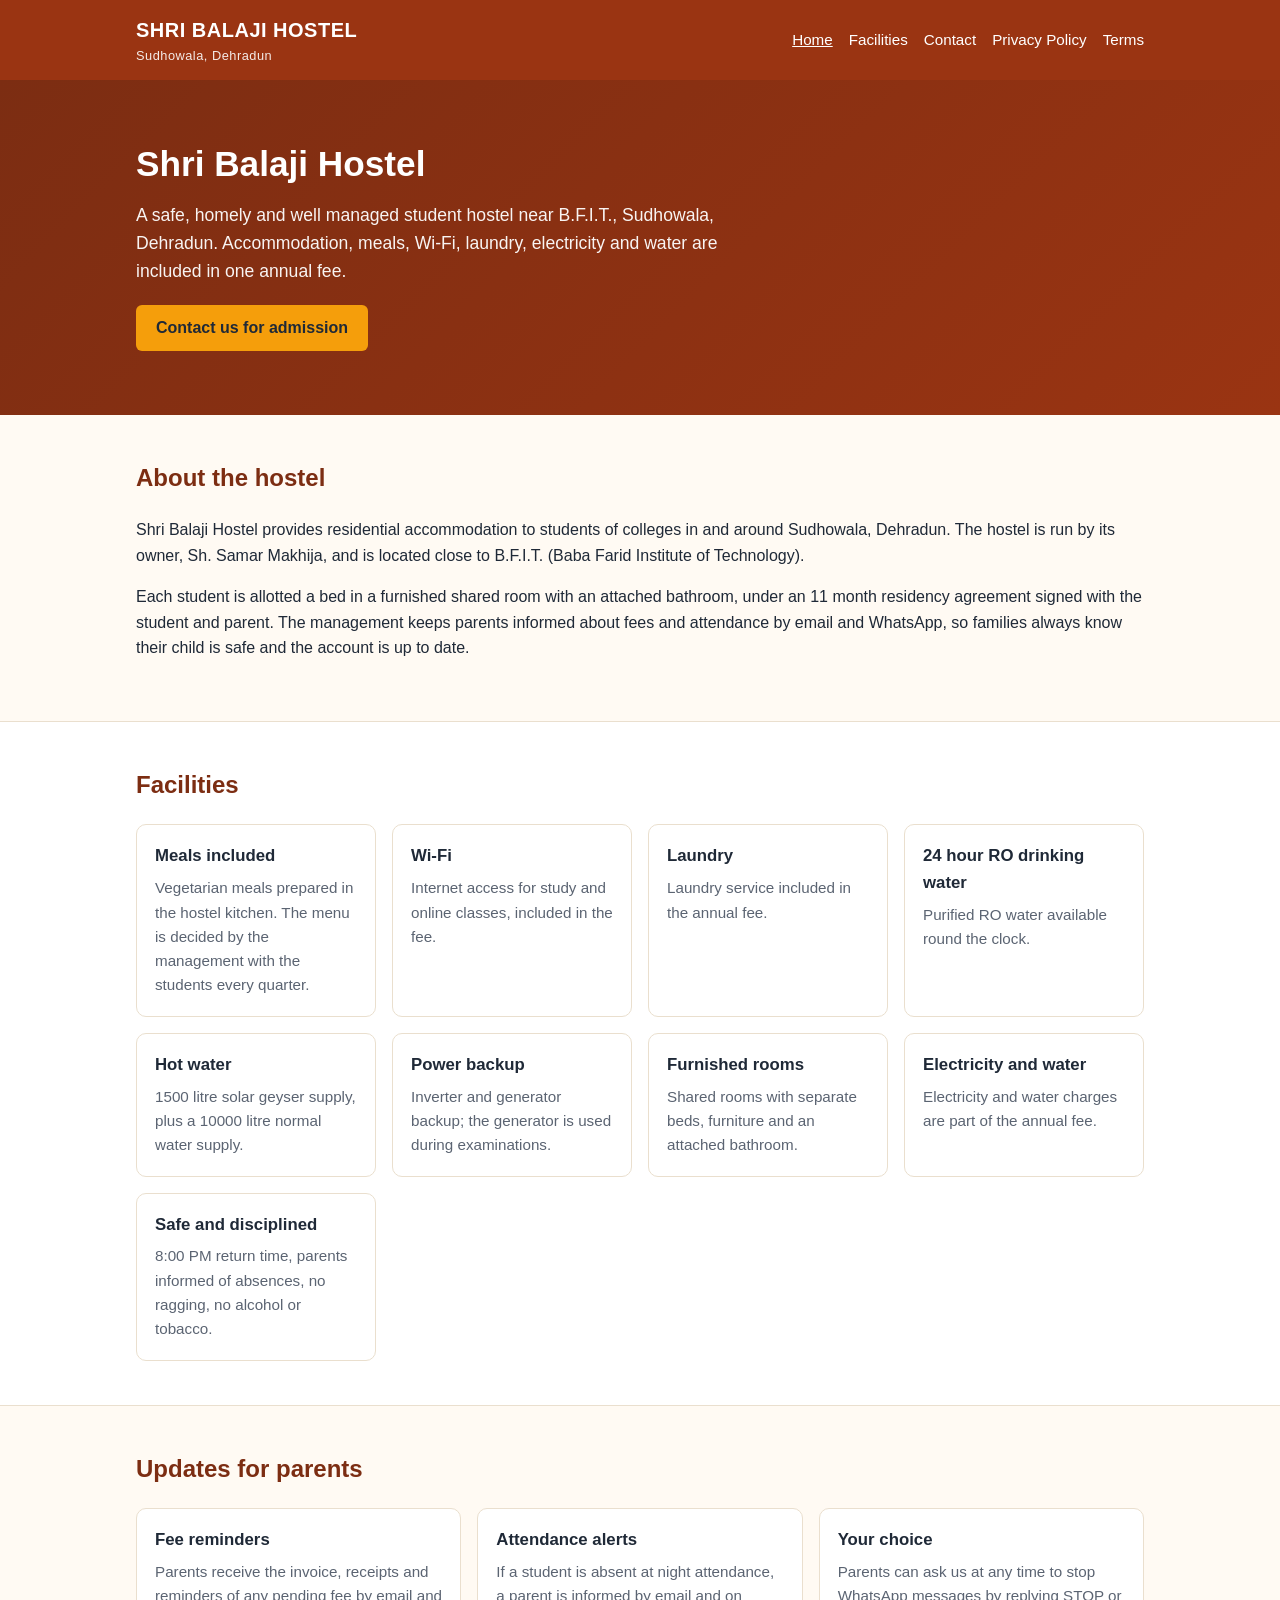
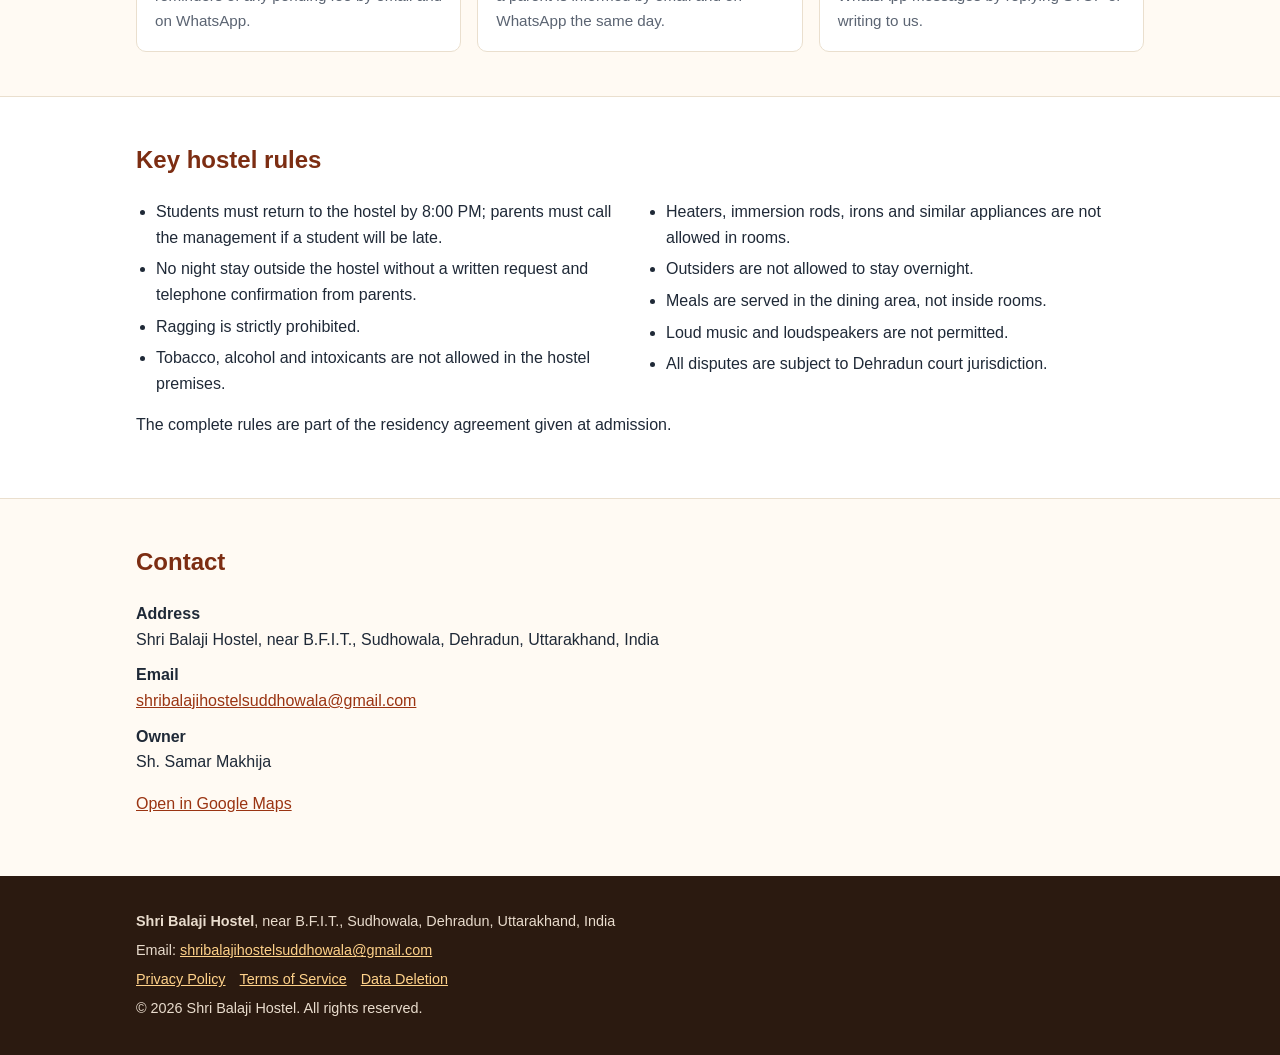
==== website/index.html @ d0e849eb "Static website for Shri Balaji Hostel (for Meta WhatsApp registration) Home page (about, facilities," ====
<!doctype html>
<html lang="en">
<head>
<meta charset="utf-8">
<meta name="viewport" content="width=device-width, initial-scale=1">
<title>Shri Balaji Hostel, Sudhowala, Dehradun</title>
<meta name="description" content="Shri Balaji Hostel is a student hostel near B.F.I.T., Sudhowala, Dehradun, with meals, Wi-Fi, laundry and 24 hour RO water.">
<link rel="stylesheet" href="style.css">
</head>
<body>
<header><div class="wrap">
<a class="logo" href="index.html">SHRI BALAJI HOSTEL<span>Sudhowala, Dehradun</span></a>
<nav><a href="index.html" class="active">Home</a><a href="index.html#facilities">Facilities</a><a href="index.html#contact">Contact</a><a href="privacy-policy.html">Privacy Policy</a><a href="terms.html">Terms</a></nav>
</div></header>

<div class="hero"><div class="wrap">
<h1>Shri Balaji Hostel</h1>
<p>A safe, homely and well managed student hostel near B.F.I.T., Sudhowala, Dehradun. Accommodation, meals, Wi-Fi, laundry, electricity and water are included in one annual fee.</p>
<a class="btn" href="#contact">Contact us for admission</a>
</div></div>
<section id="about"><div class="wrap">
<h2>About the hostel</h2>
<p>Shri Balaji Hostel provides residential accommodation to students of colleges in and around Sudhowala, Dehradun. The hostel is run by its owner, Sh. Samar Makhija, and is located close to B.F.I.T. (Baba Farid Institute of Technology).</p>
<p>Each student is allotted a bed in a furnished shared room with an attached bathroom, under an 11 month residency agreement signed with the student and parent. The management keeps parents informed about fees and attendance by email and WhatsApp, so families always know their child is safe and the account is up to date.</p>
</div></section>
<section id="facilities" class="alt"><div class="wrap">
<h2>Facilities</h2>
<div class="grid"><div class="card"><h3>Meals included</h3><p>Vegetarian meals prepared in the hostel kitchen. The menu is decided by the management with the students every quarter.</p></div><div class="card"><h3>Wi-Fi</h3><p>Internet access for study and online classes, included in the fee.</p></div><div class="card"><h3>Laundry</h3><p>Laundry service included in the annual fee.</p></div><div class="card"><h3>24 hour RO drinking water</h3><p>Purified RO water available round the clock.</p></div><div class="card"><h3>Hot water</h3><p>1500 litre solar geyser supply, plus a 10000 litre normal water supply.</p></div><div class="card"><h3>Power backup</h3><p>Inverter and generator backup; the generator is used during examinations.</p></div><div class="card"><h3>Furnished rooms</h3><p>Shared rooms with separate beds, furniture and an attached bathroom.</p></div><div class="card"><h3>Electricity and water</h3><p>Electricity and water charges are part of the annual fee.</p></div><div class="card"><h3>Safe and disciplined</h3><p>8:00 PM return time, parents informed of absences, no ragging, no alcohol or tobacco.</p></div></div>
</div></section>
<section id="parents"><div class="wrap">
<h2>Updates for parents</h2>
<div class="grid">
<div class="card"><h3>Fee reminders</h3><p>Parents receive the invoice, receipts and reminders of any pending fee by email and on WhatsApp.</p></div>
<div class="card"><h3>Attendance alerts</h3><p>If a student is absent at night attendance, a parent is informed by email and on WhatsApp the same day.</p></div>
<div class="card"><h3>Your choice</h3><p>Parents can ask us at any time to stop WhatsApp messages by replying STOP or writing to us.</p></div>
</div>
</div></section>
<section id="rules" class="alt"><div class="wrap">
<h2>Key hostel rules</h2>
<ul class="rules"><li>Students must return to the hostel by 8:00 PM; parents must call the management if a student will be late.</li><li>No night stay outside the hostel without a written request and telephone confirmation from parents.</li><li>Ragging is strictly prohibited.</li><li>Tobacco, alcohol and intoxicants are not allowed in the hostel premises.</li><li>Heaters, immersion rods, irons and similar appliances are not allowed in rooms.</li><li>Outsiders are not allowed to stay overnight.</li><li>Meals are served in the dining area, not inside rooms.</li><li>Loud music and loudspeakers are not permitted.</li><li>All disputes are subject to Dehradun court jurisdiction.</li></ul>
<p>The complete rules are part of the residency agreement given at admission.</p>
</div></section>
<section id="contact"><div class="wrap">
<h2>Contact</h2>
<dl class="contact">
<dt>Address</dt><dd>Shri Balaji Hostel, near B.F.I.T., Sudhowala, Dehradun, Uttarakhand, India</dd>
<dt>Email</dt><dd><a href="mailto:shribalajihostelsuddhowala@gmail.com">shribalajihostelsuddhowala@gmail.com</a></dd>
<dt>Owner</dt><dd>Sh. Samar Makhija</dd>
</dl>
<p><a href="https://www.google.com/maps/search/?api=1&amp;query=Shri+Balaji+Hostel+Sudhowala+Dehradun" target="_blank" rel="noopener">Open in Google Maps</a></p>
</div></section>

<footer><div class="wrap">
<p><strong>Shri Balaji Hostel</strong>, near B.F.I.T., Sudhowala, Dehradun, Uttarakhand, India</p>
<p>Email: <a href="mailto:shribalajihostelsuddhowala@gmail.com">shribalajihostelsuddhowala@gmail.com</a></p>
<p><a href="privacy-policy.html">Privacy Policy</a><a href="terms.html">Terms of Service</a><a href="data-deletion.html">Data Deletion</a></p>
<p>&copy; 2026 Shri Balaji Hostel. All rights reserved.</p>
</div></footer>
</body>
</html>
---- website/style.css ----
:root{--ink:#1f2937;--muted:#5b6472;--brand:#9a3412;--brand-dark:#7c2d12;--accent:#f59e0b;--bg:#fffaf3;--card:#ffffff;--line:#eadfce}
*{box-sizing:border-box}
body{margin:0;font-family:"Segoe UI",Roboto,Arial,sans-serif;color:var(--ink);background:var(--bg);line-height:1.6}
a{color:var(--brand)}
.wrap{max-width:1040px;margin:0 auto;padding:0 16px}
header{background:var(--brand);color:#fff}
header .wrap{display:flex;flex-wrap:wrap;align-items:center;justify-content:space-between;gap:8px;padding-top:14px;padding-bottom:14px}
.logo{font-weight:700;font-size:1.25rem;color:#fff;text-decoration:none;letter-spacing:.5px}
.logo span{display:block;font-size:.8rem;font-weight:400;opacity:.9}
nav a{color:#fff;text-decoration:none;margin-left:16px;font-size:.95rem}
nav a:hover,nav a.active{text-decoration:underline}
.hero{background:linear-gradient(135deg,var(--brand-dark),var(--brand));color:#fff;padding:56px 0 64px}
.hero h1{font-size:2.2rem;margin:0 0 8px}
.hero p{font-size:1.1rem;max-width:640px;margin:0 0 20px;opacity:.95}
.btn{display:inline-block;background:var(--accent);color:#1f2937;font-weight:600;padding:10px 20px;border-radius:6px;text-decoration:none}
section{padding:44px 0}
h2{color:var(--brand-dark);margin-top:0}
.grid{display:grid;grid-template-columns:repeat(auto-fit,minmax(220px,1fr));gap:16px}
.card{background:var(--card);border:1px solid var(--line);border-radius:10px;padding:18px}
.card h3{margin:0 0 6px;font-size:1.05rem}
.card p{margin:0;color:var(--muted);font-size:.95rem}
.alt{background:#fff;border-top:1px solid var(--line);border-bottom:1px solid var(--line)}
ul.rules{columns:2;column-gap:32px;padding-left:20px}
ul.rules li{break-inside:avoid;margin-bottom:6px}
.contact dt{font-weight:600;margin-top:10px}
.contact dd{margin:0}
.doc{background:#fff;border:1px solid var(--line);border-radius:10px;padding:28px;margin:32px auto}
.doc h1{color:var(--brand-dark);margin-top:0}
.doc h2{font-size:1.2rem;margin-top:28px}
.updated{color:var(--muted);font-size:.9rem}
footer{background:#2b1a10;color:#e9dccd;padding:28px 0;font-size:.9rem}
footer a{color:#ffd28a;margin-right:14px}
footer p{margin:6px 0}
@media (max-width:640px){.hero h1{font-size:1.7rem}ul.rules{columns:1}nav a{margin:0 14px 0 0}.doc{padding:18px}}
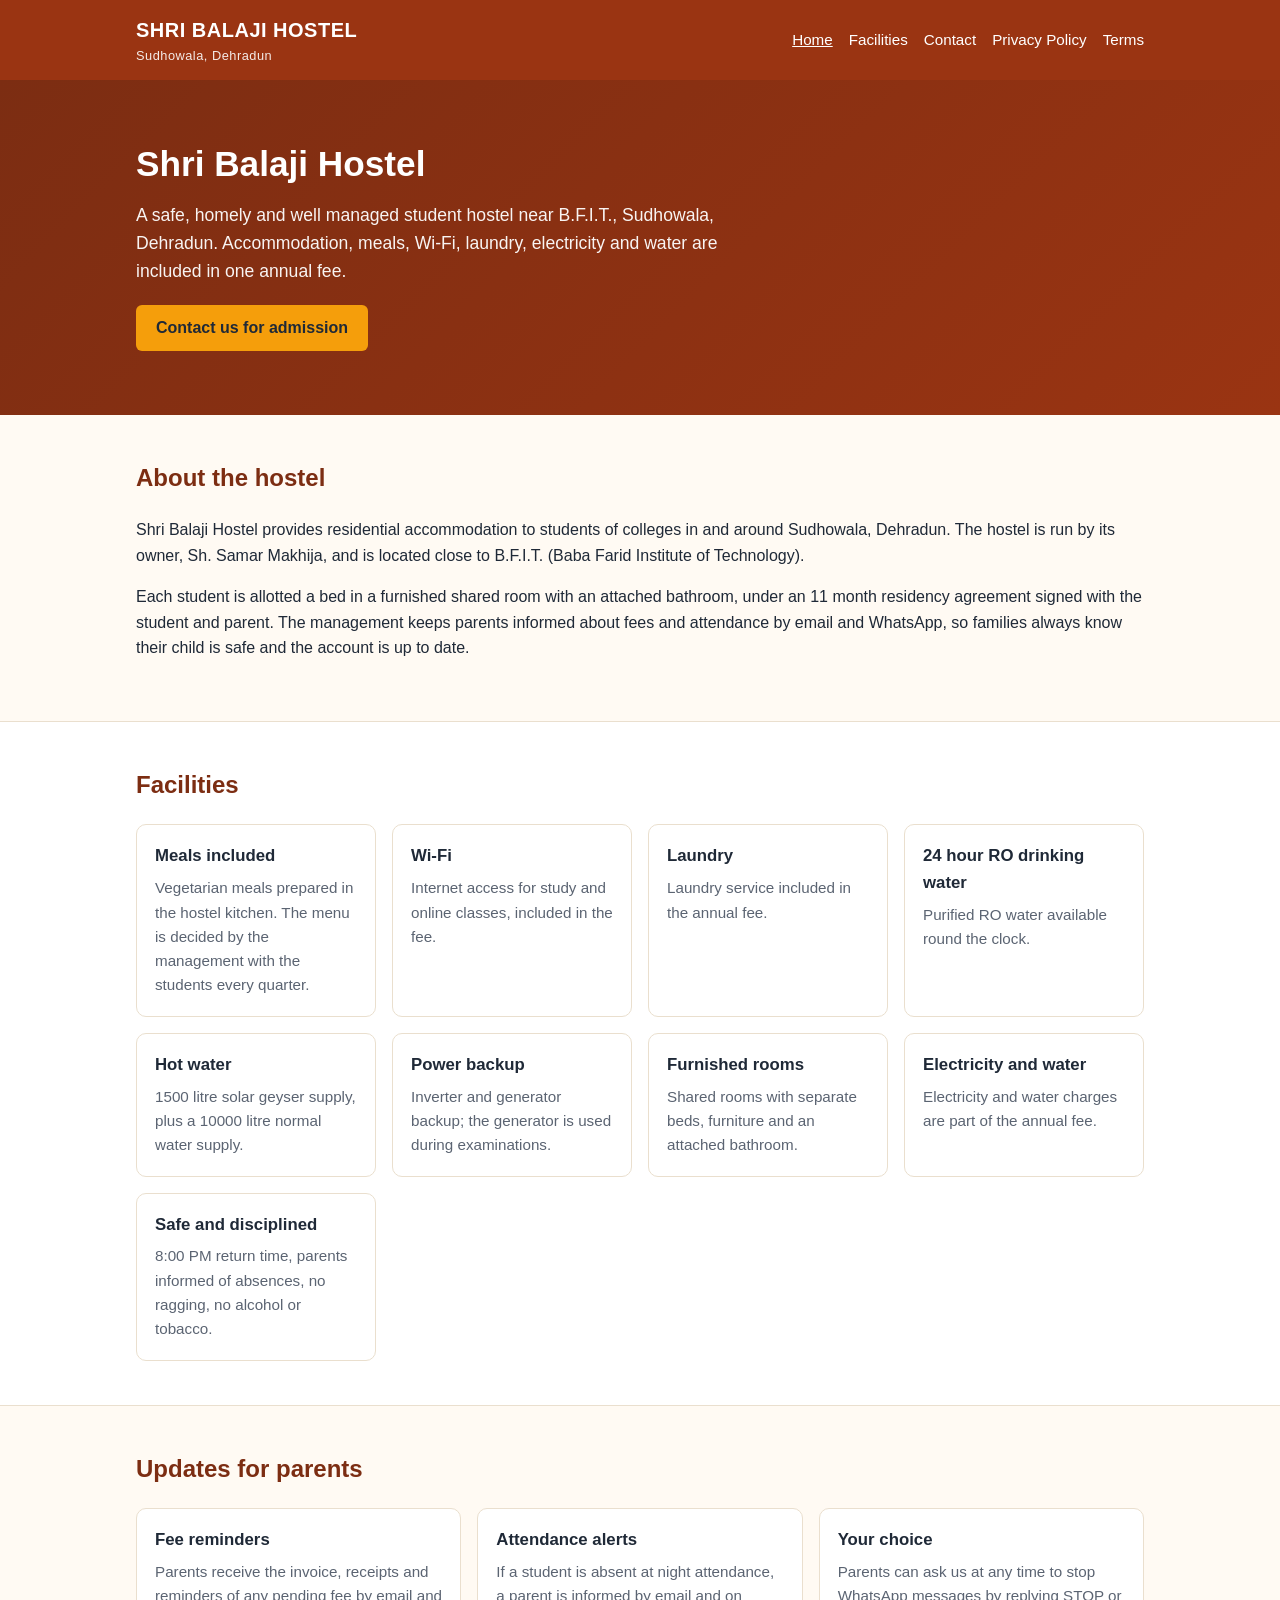
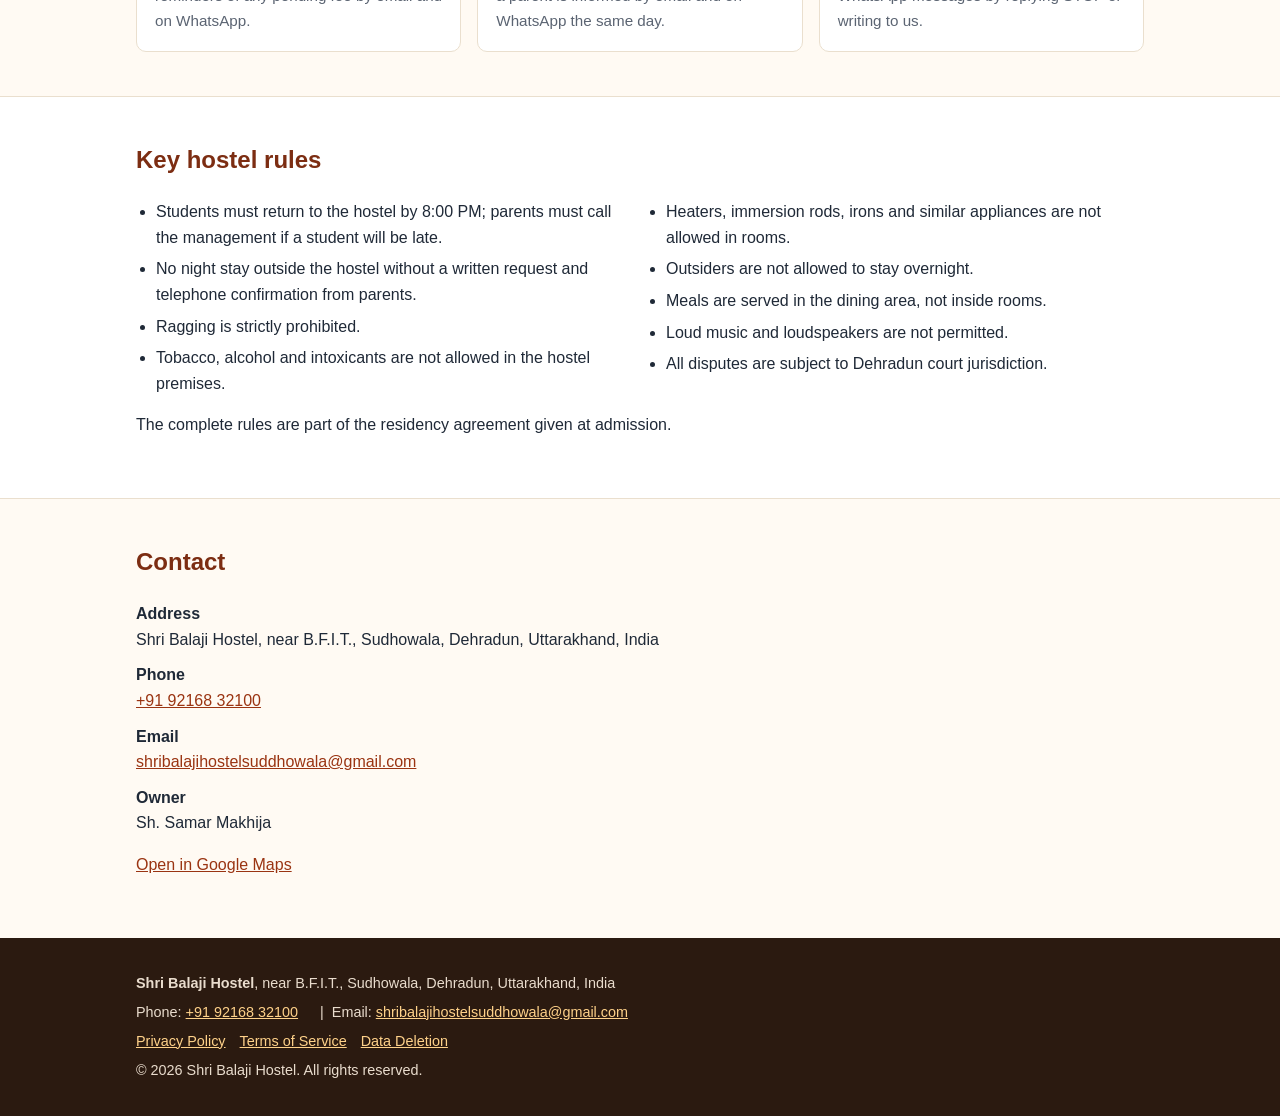
==== commit 1f6c2dc3: "Website: add the hostel phone number to all pages Co-Authored-By: Claude Opus 5.5 <noreply@anthropic" ====
--- a/website/index.html
+++ b/website/index.html
@@ -44,6 +44,7 @@
 <h2>Contact</h2>
 <dl class="contact">
 <dt>Address</dt><dd>Shri Balaji Hostel, near B.F.I.T., Sudhowala, Dehradun, Uttarakhand, India</dd>
+<dt>Phone</dt><dd><a href="tel:+919216832100">+91 92168 32100</a></dd>
 <dt>Email</dt><dd><a href="mailto:shribalajihostelsuddhowala@gmail.com">shribalajihostelsuddhowala@gmail.com</a></dd>
 <dt>Owner</dt><dd>Sh. Samar Makhija</dd>
 </dl>
@@ -52,7 +53,7 @@
 
 <footer><div class="wrap">
 <p><strong>Shri Balaji Hostel</strong>, near B.F.I.T., Sudhowala, Dehradun, Uttarakhand, India</p>
-<p>Email: <a href="mailto:shribalajihostelsuddhowala@gmail.com">shribalajihostelsuddhowala@gmail.com</a></p>
+<p>Phone: <a href="tel:+919216832100">+91 92168 32100</a> &nbsp;|&nbsp; Email: <a href="mailto:shribalajihostelsuddhowala@gmail.com">shribalajihostelsuddhowala@gmail.com</a></p>
 <p><a href="privacy-policy.html">Privacy Policy</a><a href="terms.html">Terms of Service</a><a href="data-deletion.html">Data Deletion</a></p>
 <p>&copy; 2026 Shri Balaji Hostel. All rights reserved.</p>
 </div></footer>
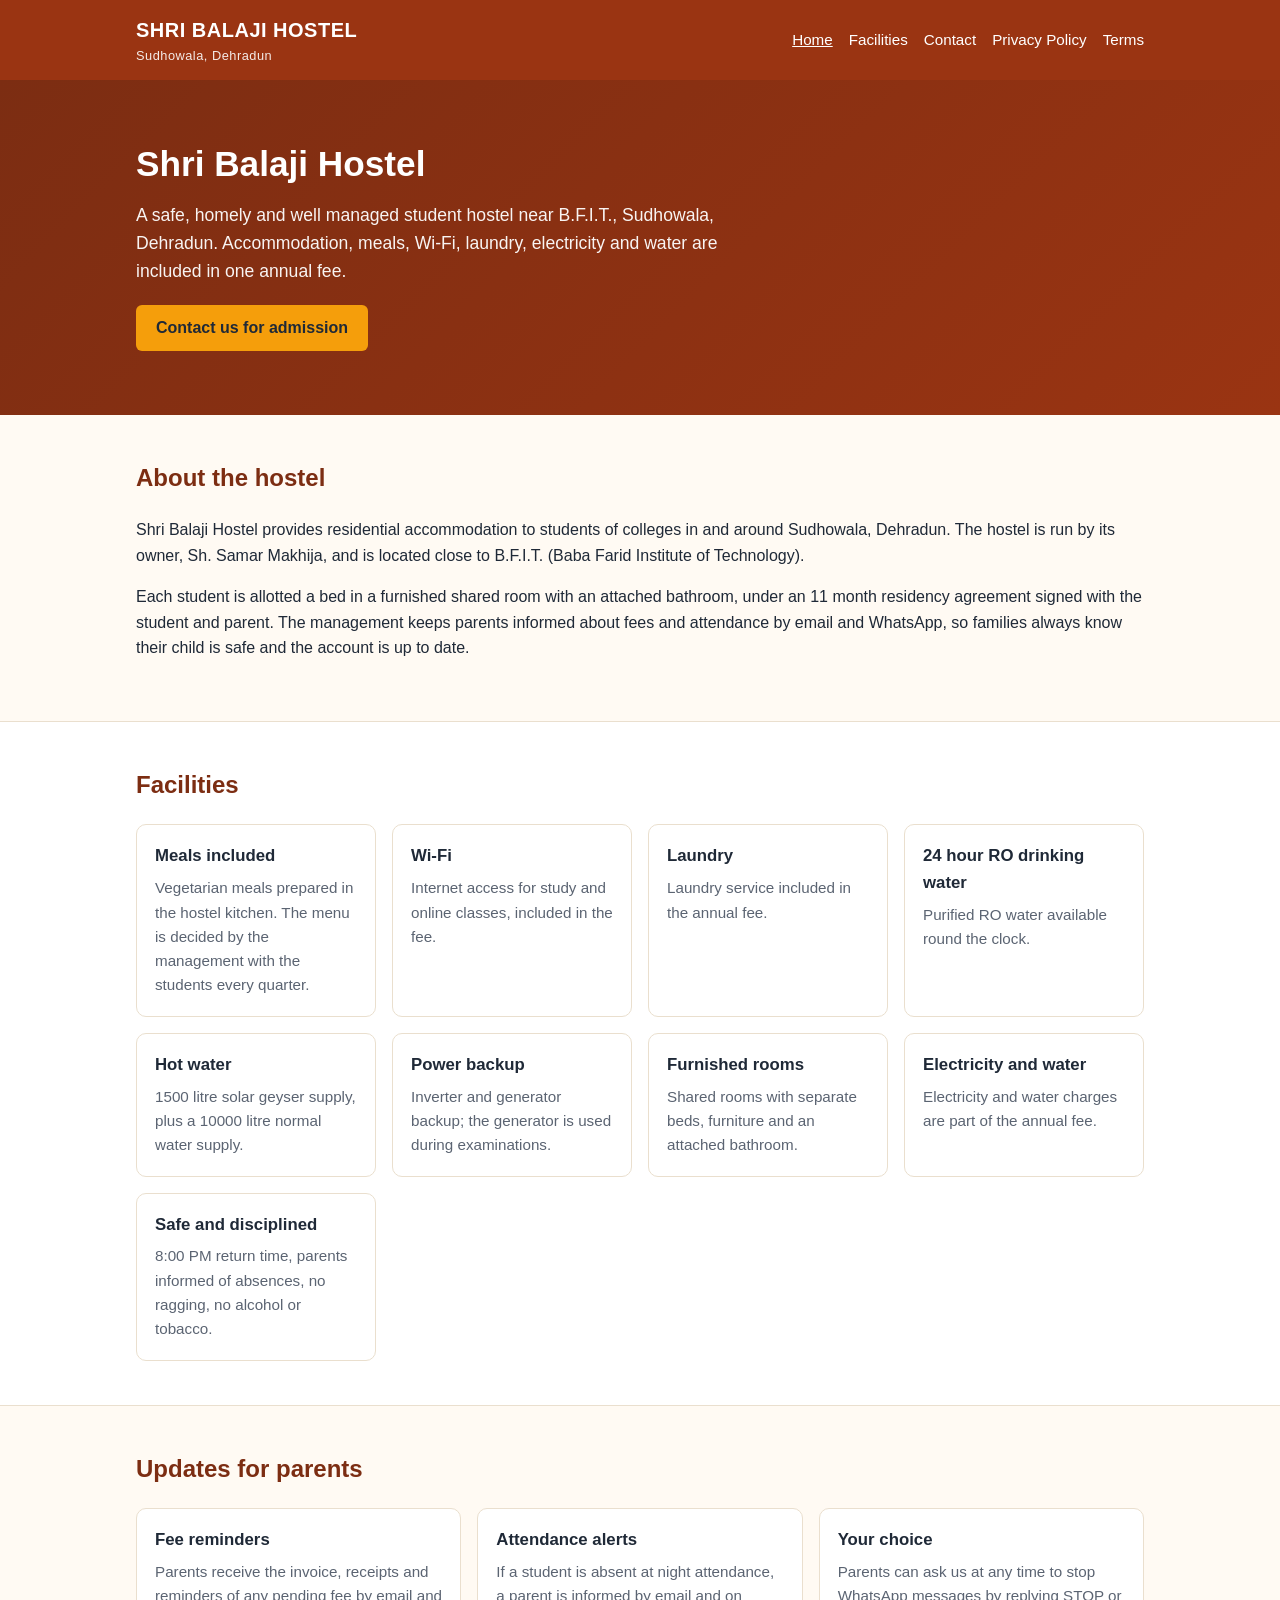
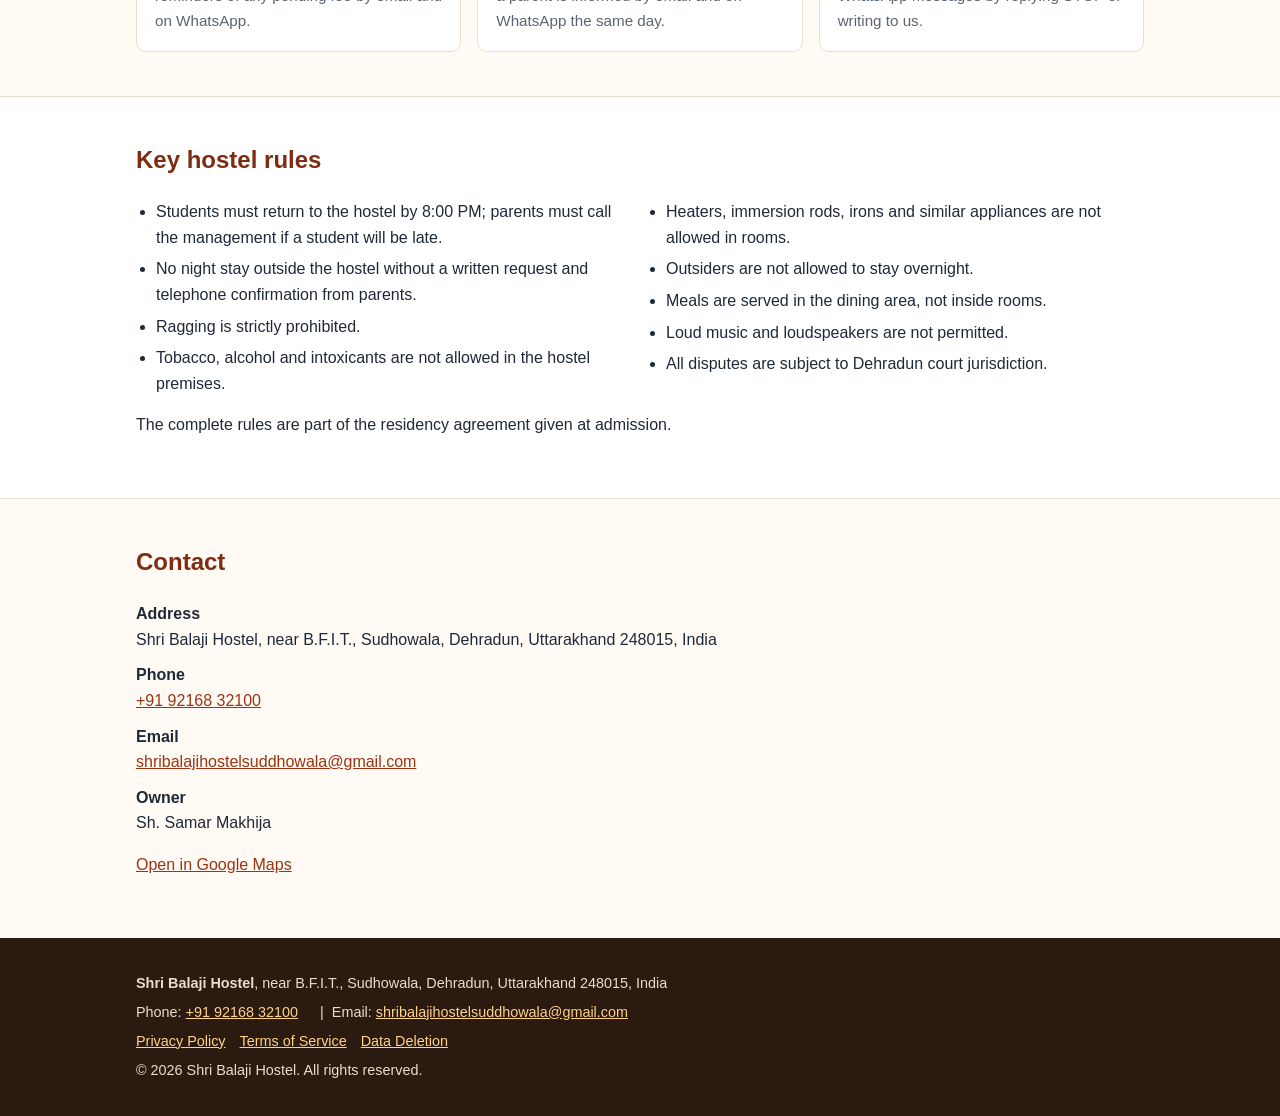
==== commit 2ffe85f3: "Website: add PIN code 248015 to the address Co-Authored-By: Claude Opus 5.5 <noreply@anthropic.com> " ====
--- a/website/index.html
+++ b/website/index.html
@@ -43,7 +43,7 @@
 <section id="contact"><div class="wrap">
 <h2>Contact</h2>
 <dl class="contact">
-<dt>Address</dt><dd>Shri Balaji Hostel, near B.F.I.T., Sudhowala, Dehradun, Uttarakhand, India</dd>
+<dt>Address</dt><dd>Shri Balaji Hostel, near B.F.I.T., Sudhowala, Dehradun, Uttarakhand 248015, India</dd>
 <dt>Phone</dt><dd><a href="tel:+919216832100">+91 92168 32100</a></dd>
 <dt>Email</dt><dd><a href="mailto:shribalajihostelsuddhowala@gmail.com">shribalajihostelsuddhowala@gmail.com</a></dd>
 <dt>Owner</dt><dd>Sh. Samar Makhija</dd>
@@ -52,7 +52,7 @@
 </div></section>
 
 <footer><div class="wrap">
-<p><strong>Shri Balaji Hostel</strong>, near B.F.I.T., Sudhowala, Dehradun, Uttarakhand, India</p>
+<p><strong>Shri Balaji Hostel</strong>, near B.F.I.T., Sudhowala, Dehradun, Uttarakhand 248015, India</p>
 <p>Phone: <a href="tel:+919216832100">+91 92168 32100</a> &nbsp;|&nbsp; Email: <a href="mailto:shribalajihostelsuddhowala@gmail.com">shribalajihostelsuddhowala@gmail.com</a></p>
 <p><a href="privacy-policy.html">Privacy Policy</a><a href="terms.html">Terms of Service</a><a href="data-deletion.html">Data Deletion</a></p>
 <p>&copy; 2026 Shri Balaji Hostel. All rights reserved.</p>
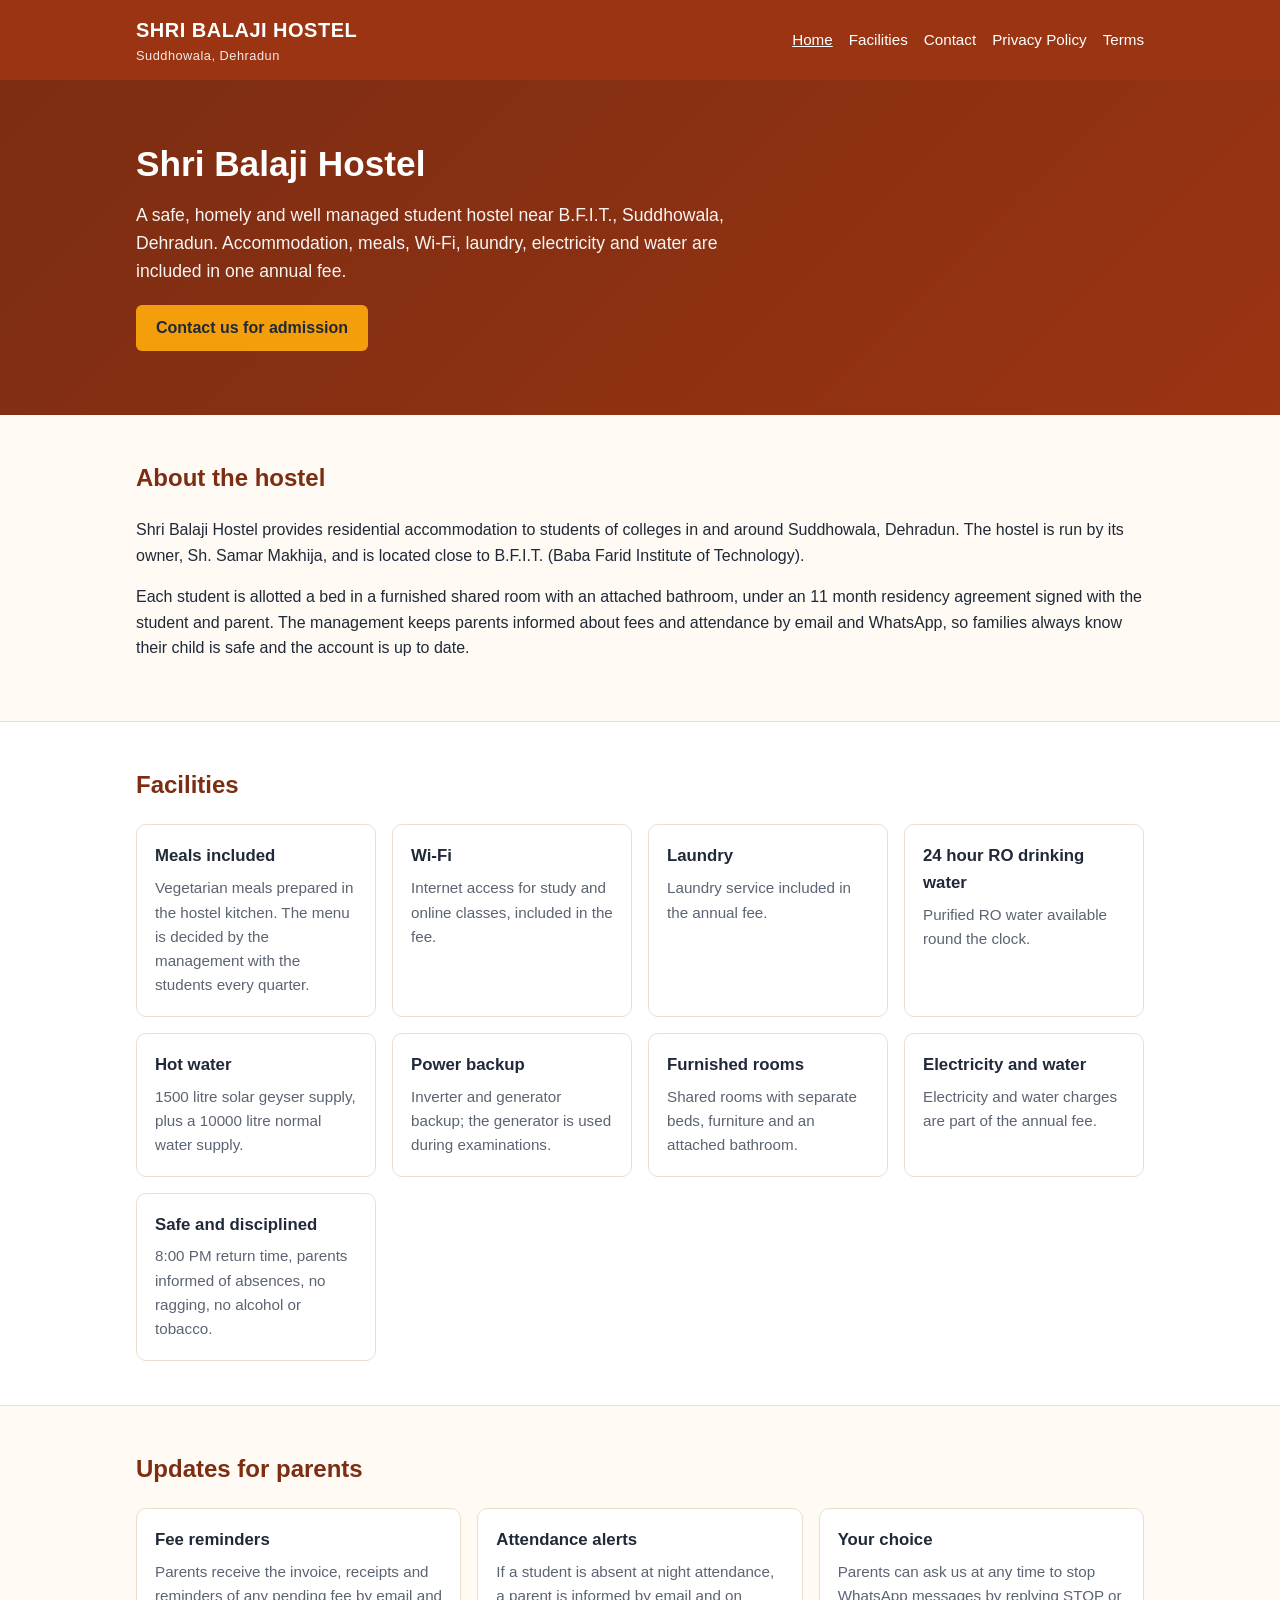
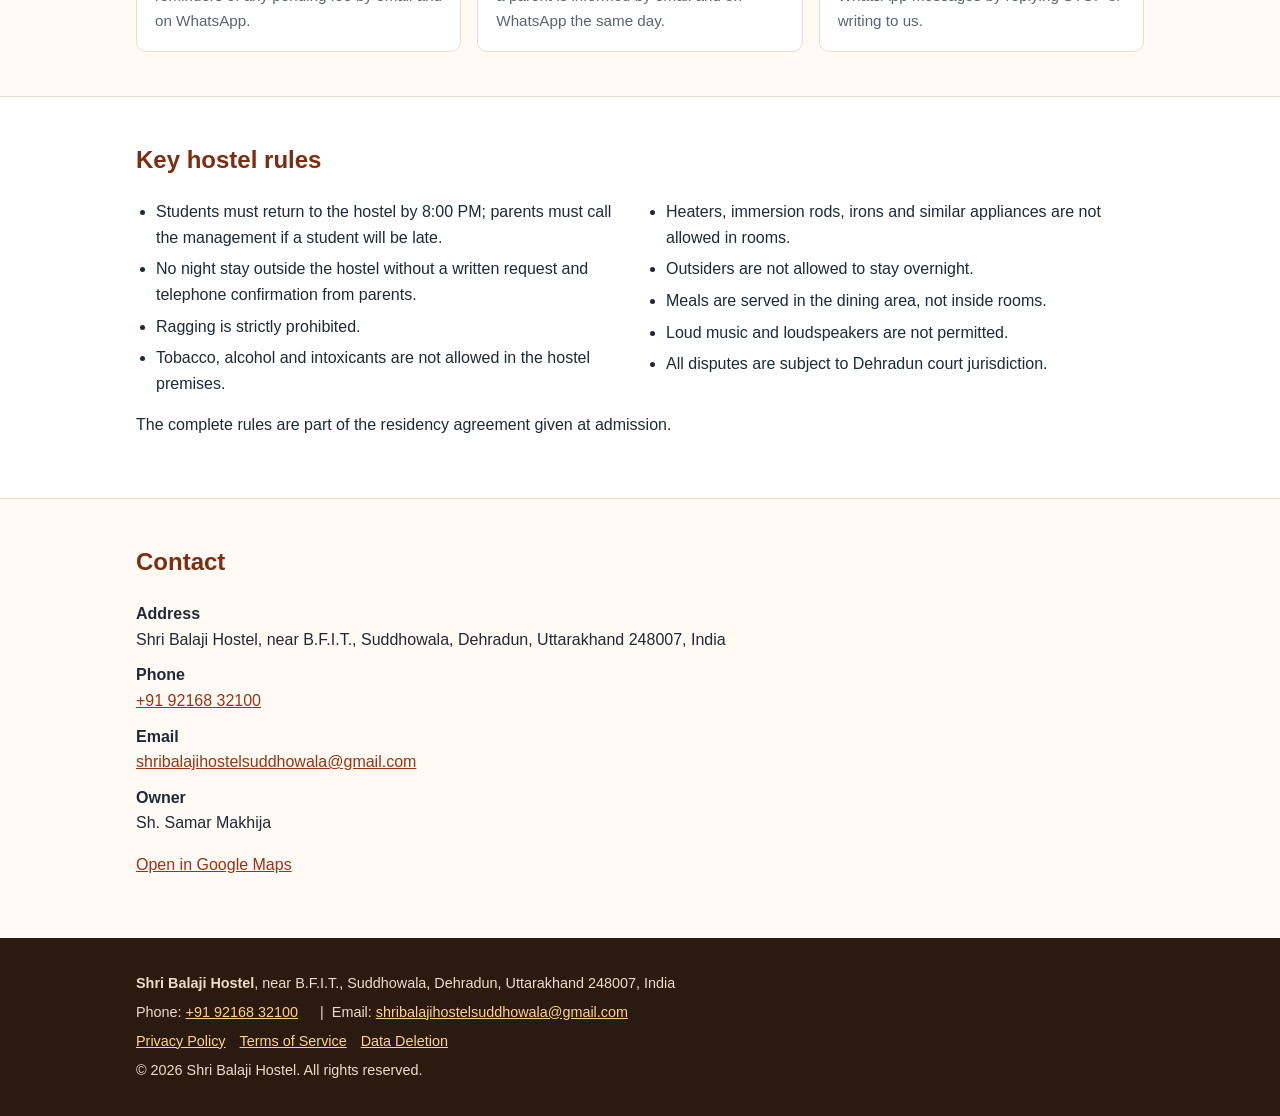
==== commit 15d97836: "Website: address spelling Suddhowala and PIN code 248007 Co-Authored-By: Claude Opus 5.5 <noreply@an" ====
--- a/website/index.html
+++ b/website/index.html
@@ -3,24 +3,24 @@
 <head>
 <meta charset="utf-8">
 <meta name="viewport" content="width=device-width, initial-scale=1">
-<title>Shri Balaji Hostel, Sudhowala, Dehradun</title>
-<meta name="description" content="Shri Balaji Hostel is a student hostel near B.F.I.T., Sudhowala, Dehradun, with meals, Wi-Fi, laundry and 24 hour RO water.">
+<title>Shri Balaji Hostel, Suddhowala, Dehradun</title>
+<meta name="description" content="Shri Balaji Hostel is a student hostel near B.F.I.T., Suddhowala, Dehradun, with meals, Wi-Fi, laundry and 24 hour RO water.">
 <link rel="stylesheet" href="style.css">
 </head>
 <body>
 <header><div class="wrap">
-<a class="logo" href="index.html">SHRI BALAJI HOSTEL<span>Sudhowala, Dehradun</span></a>
+<a class="logo" href="index.html">SHRI BALAJI HOSTEL<span>Suddhowala, Dehradun</span></a>
 <nav><a href="index.html" class="active">Home</a><a href="index.html#facilities">Facilities</a><a href="index.html#contact">Contact</a><a href="privacy-policy.html">Privacy Policy</a><a href="terms.html">Terms</a></nav>
 </div></header>
 
 <div class="hero"><div class="wrap">
 <h1>Shri Balaji Hostel</h1>
-<p>A safe, homely and well managed student hostel near B.F.I.T., Sudhowala, Dehradun. Accommodation, meals, Wi-Fi, laundry, electricity and water are included in one annual fee.</p>
+<p>A safe, homely and well managed student hostel near B.F.I.T., Suddhowala, Dehradun. Accommodation, meals, Wi-Fi, laundry, electricity and water are included in one annual fee.</p>
 <a class="btn" href="#contact">Contact us for admission</a>
 </div></div>
 <section id="about"><div class="wrap">
 <h2>About the hostel</h2>
-<p>Shri Balaji Hostel provides residential accommodation to students of colleges in and around Sudhowala, Dehradun. The hostel is run by its owner, Sh. Samar Makhija, and is located close to B.F.I.T. (Baba Farid Institute of Technology).</p>
+<p>Shri Balaji Hostel provides residential accommodation to students of colleges in and around Suddhowala, Dehradun. The hostel is run by its owner, Sh. Samar Makhija, and is located close to B.F.I.T. (Baba Farid Institute of Technology).</p>
 <p>Each student is allotted a bed in a furnished shared room with an attached bathroom, under an 11 month residency agreement signed with the student and parent. The management keeps parents informed about fees and attendance by email and WhatsApp, so families always know their child is safe and the account is up to date.</p>
 </div></section>
 <section id="facilities" class="alt"><div class="wrap">
@@ -43,16 +43,16 @@
 <section id="contact"><div class="wrap">
 <h2>Contact</h2>
 <dl class="contact">
-<dt>Address</dt><dd>Shri Balaji Hostel, near B.F.I.T., Sudhowala, Dehradun, Uttarakhand 248015, India</dd>
+<dt>Address</dt><dd>Shri Balaji Hostel, near B.F.I.T., Suddhowala, Dehradun, Uttarakhand 248007, India</dd>
 <dt>Phone</dt><dd><a href="tel:+919216832100">+91 92168 32100</a></dd>
 <dt>Email</dt><dd><a href="mailto:shribalajihostelsuddhowala@gmail.com">shribalajihostelsuddhowala@gmail.com</a></dd>
 <dt>Owner</dt><dd>Sh. Samar Makhija</dd>
 </dl>
-<p><a href="https://www.google.com/maps/search/?api=1&amp;query=Shri+Balaji+Hostel+Sudhowala+Dehradun" target="_blank" rel="noopener">Open in Google Maps</a></p>
+<p><a href="https://www.google.com/maps/search/?api=1&amp;query=Shri+Balaji+Hostel+Suddhowala+Dehradun" target="_blank" rel="noopener">Open in Google Maps</a></p>
 </div></section>
 
 <footer><div class="wrap">
-<p><strong>Shri Balaji Hostel</strong>, near B.F.I.T., Sudhowala, Dehradun, Uttarakhand 248015, India</p>
+<p><strong>Shri Balaji Hostel</strong>, near B.F.I.T., Suddhowala, Dehradun, Uttarakhand 248007, India</p>
 <p>Phone: <a href="tel:+919216832100">+91 92168 32100</a> &nbsp;|&nbsp; Email: <a href="mailto:shribalajihostelsuddhowala@gmail.com">shribalajihostelsuddhowala@gmail.com</a></p>
 <p><a href="privacy-policy.html">Privacy Policy</a><a href="terms.html">Terms of Service</a><a href="data-deletion.html">Data Deletion</a></p>
 <p>&copy; 2026 Shri Balaji Hostel. All rights reserved.</p>
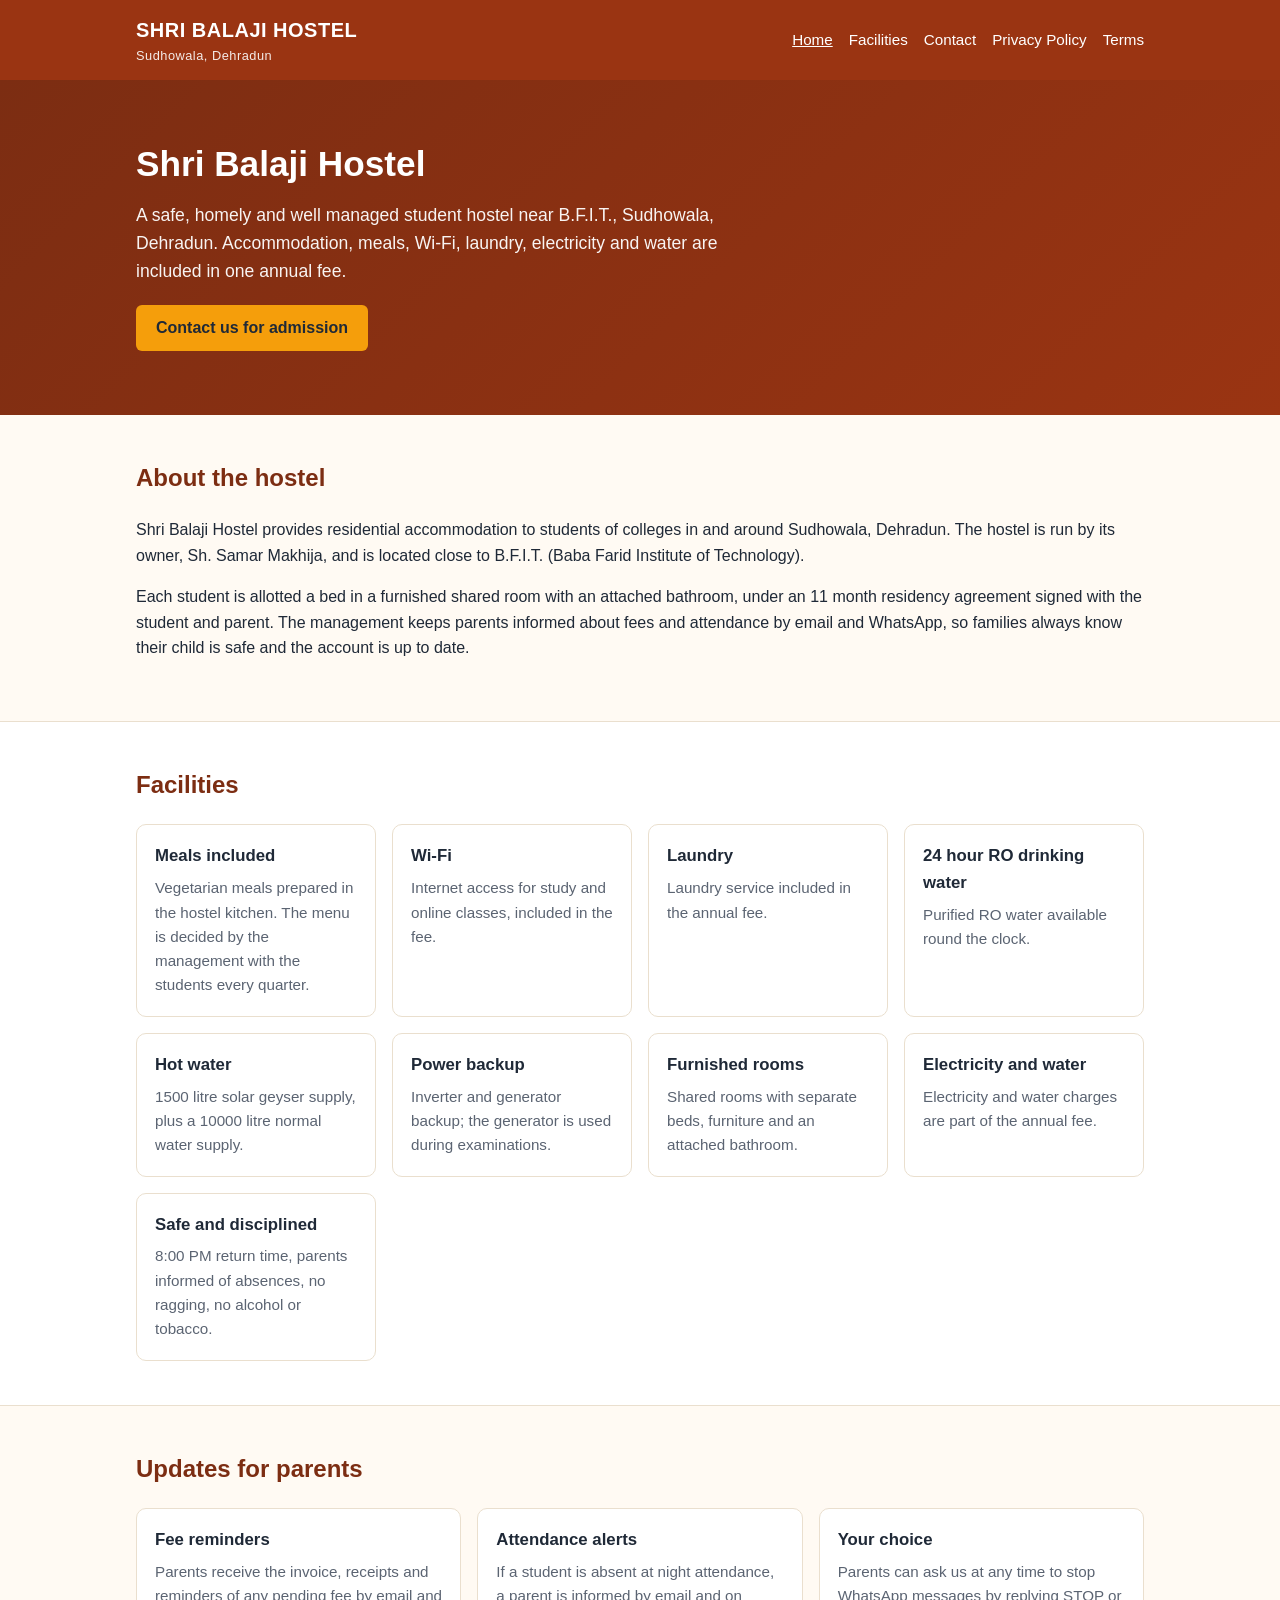
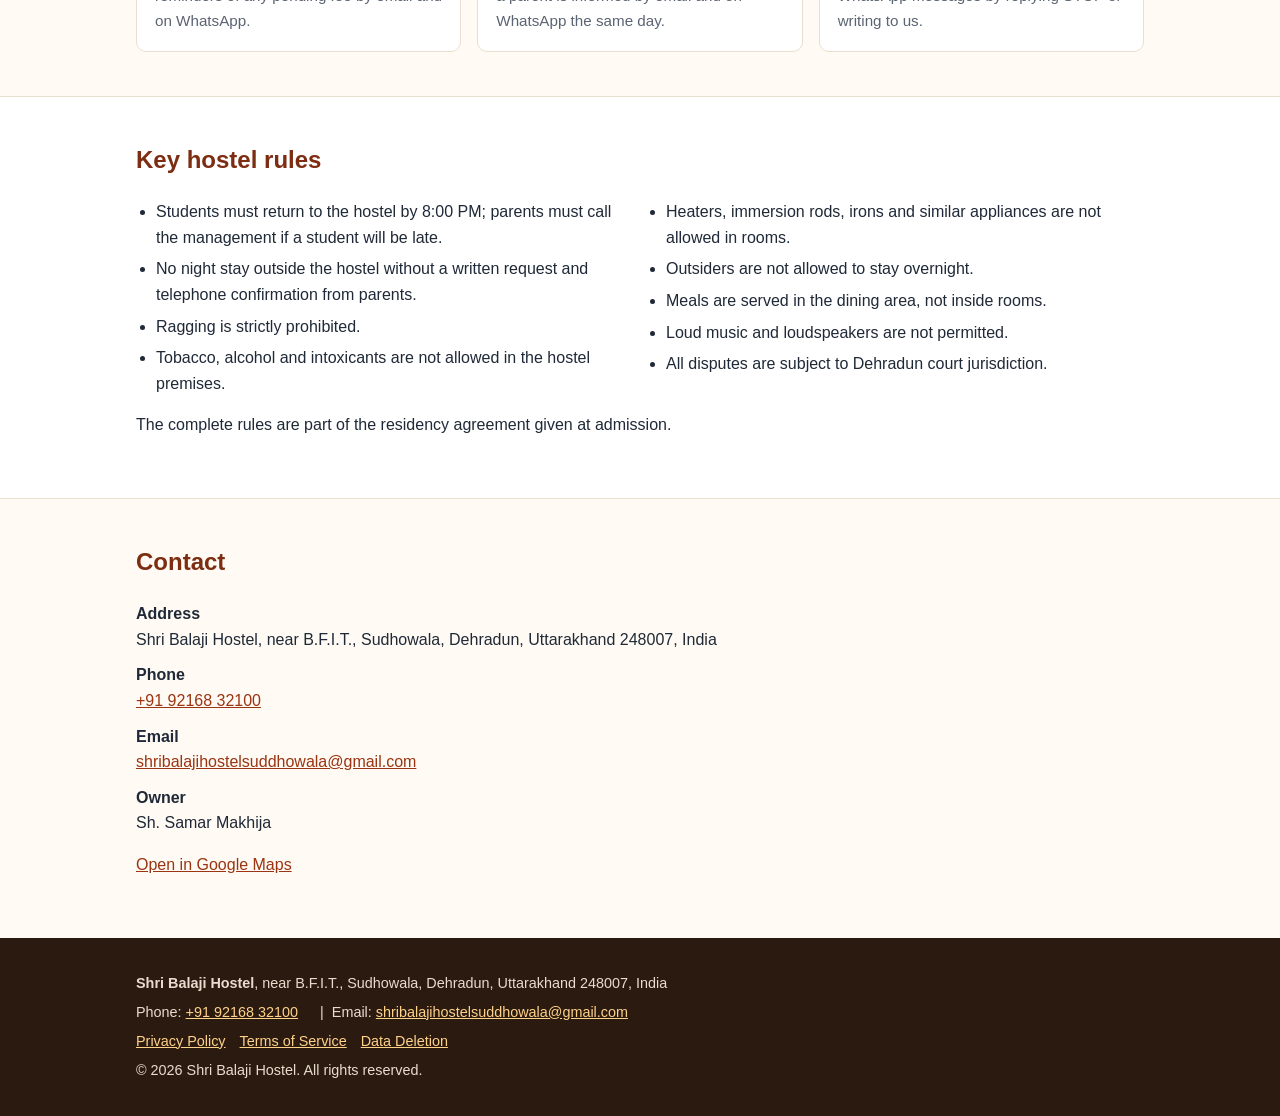
==== commit f43ea454: "Website: address spelling Sudhowala, as on the electricity bill Co-Authored-By: Claude Opus 5.5 <nor" ====
--- a/website/index.html
+++ b/website/index.html
@@ -3,24 +3,24 @@
 <head>
 <meta charset="utf-8">
 <meta name="viewport" content="width=device-width, initial-scale=1">
-<title>Shri Balaji Hostel, Suddhowala, Dehradun</title>
-<meta name="description" content="Shri Balaji Hostel is a student hostel near B.F.I.T., Suddhowala, Dehradun, with meals, Wi-Fi, laundry and 24 hour RO water.">
+<title>Shri Balaji Hostel, Sudhowala, Dehradun</title>
+<meta name="description" content="Shri Balaji Hostel is a student hostel near B.F.I.T., Sudhowala, Dehradun, with meals, Wi-Fi, laundry and 24 hour RO water.">
 <link rel="stylesheet" href="style.css">
 </head>
 <body>
 <header><div class="wrap">
-<a class="logo" href="index.html">SHRI BALAJI HOSTEL<span>Suddhowala, Dehradun</span></a>
+<a class="logo" href="index.html">SHRI BALAJI HOSTEL<span>Sudhowala, Dehradun</span></a>
 <nav><a href="index.html" class="active">Home</a><a href="index.html#facilities">Facilities</a><a href="index.html#contact">Contact</a><a href="privacy-policy.html">Privacy Policy</a><a href="terms.html">Terms</a></nav>
 </div></header>
 
 <div class="hero"><div class="wrap">
 <h1>Shri Balaji Hostel</h1>
-<p>A safe, homely and well managed student hostel near B.F.I.T., Suddhowala, Dehradun. Accommodation, meals, Wi-Fi, laundry, electricity and water are included in one annual fee.</p>
+<p>A safe, homely and well managed student hostel near B.F.I.T., Sudhowala, Dehradun. Accommodation, meals, Wi-Fi, laundry, electricity and water are included in one annual fee.</p>
 <a class="btn" href="#contact">Contact us for admission</a>
 </div></div>
 <section id="about"><div class="wrap">
 <h2>About the hostel</h2>
-<p>Shri Balaji Hostel provides residential accommodation to students of colleges in and around Suddhowala, Dehradun. The hostel is run by its owner, Sh. Samar Makhija, and is located close to B.F.I.T. (Baba Farid Institute of Technology).</p>
+<p>Shri Balaji Hostel provides residential accommodation to students of colleges in and around Sudhowala, Dehradun. The hostel is run by its owner, Sh. Samar Makhija, and is located close to B.F.I.T. (Baba Farid Institute of Technology).</p>
 <p>Each student is allotted a bed in a furnished shared room with an attached bathroom, under an 11 month residency agreement signed with the student and parent. The management keeps parents informed about fees and attendance by email and WhatsApp, so families always know their child is safe and the account is up to date.</p>
 </div></section>
 <section id="facilities" class="alt"><div class="wrap">
@@ -43,16 +43,16 @@
 <section id="contact"><div class="wrap">
 <h2>Contact</h2>
 <dl class="contact">
-<dt>Address</dt><dd>Shri Balaji Hostel, near B.F.I.T., Suddhowala, Dehradun, Uttarakhand 248007, India</dd>
+<dt>Address</dt><dd>Shri Balaji Hostel, near B.F.I.T., Sudhowala, Dehradun, Uttarakhand 248007, India</dd>
 <dt>Phone</dt><dd><a href="tel:+919216832100">+91 92168 32100</a></dd>
 <dt>Email</dt><dd><a href="mailto:shribalajihostelsuddhowala@gmail.com">shribalajihostelsuddhowala@gmail.com</a></dd>
 <dt>Owner</dt><dd>Sh. Samar Makhija</dd>
 </dl>
-<p><a href="https://www.google.com/maps/search/?api=1&amp;query=Shri+Balaji+Hostel+Suddhowala+Dehradun" target="_blank" rel="noopener">Open in Google Maps</a></p>
+<p><a href="https://www.google.com/maps/search/?api=1&amp;query=Shri+Balaji+Hostel+Sudhowala+Dehradun" target="_blank" rel="noopener">Open in Google Maps</a></p>
 </div></section>
 
 <footer><div class="wrap">
-<p><strong>Shri Balaji Hostel</strong>, near B.F.I.T., Suddhowala, Dehradun, Uttarakhand 248007, India</p>
+<p><strong>Shri Balaji Hostel</strong>, near B.F.I.T., Sudhowala, Dehradun, Uttarakhand 248007, India</p>
 <p>Phone: <a href="tel:+919216832100">+91 92168 32100</a> &nbsp;|&nbsp; Email: <a href="mailto:shribalajihostelsuddhowala@gmail.com">shribalajihostelsuddhowala@gmail.com</a></p>
 <p><a href="privacy-policy.html">Privacy Policy</a><a href="terms.html">Terms of Service</a><a href="data-deletion.html">Data Deletion</a></p>
 <p>&copy; 2026 Shri Balaji Hostel. All rights reserved.</p>
